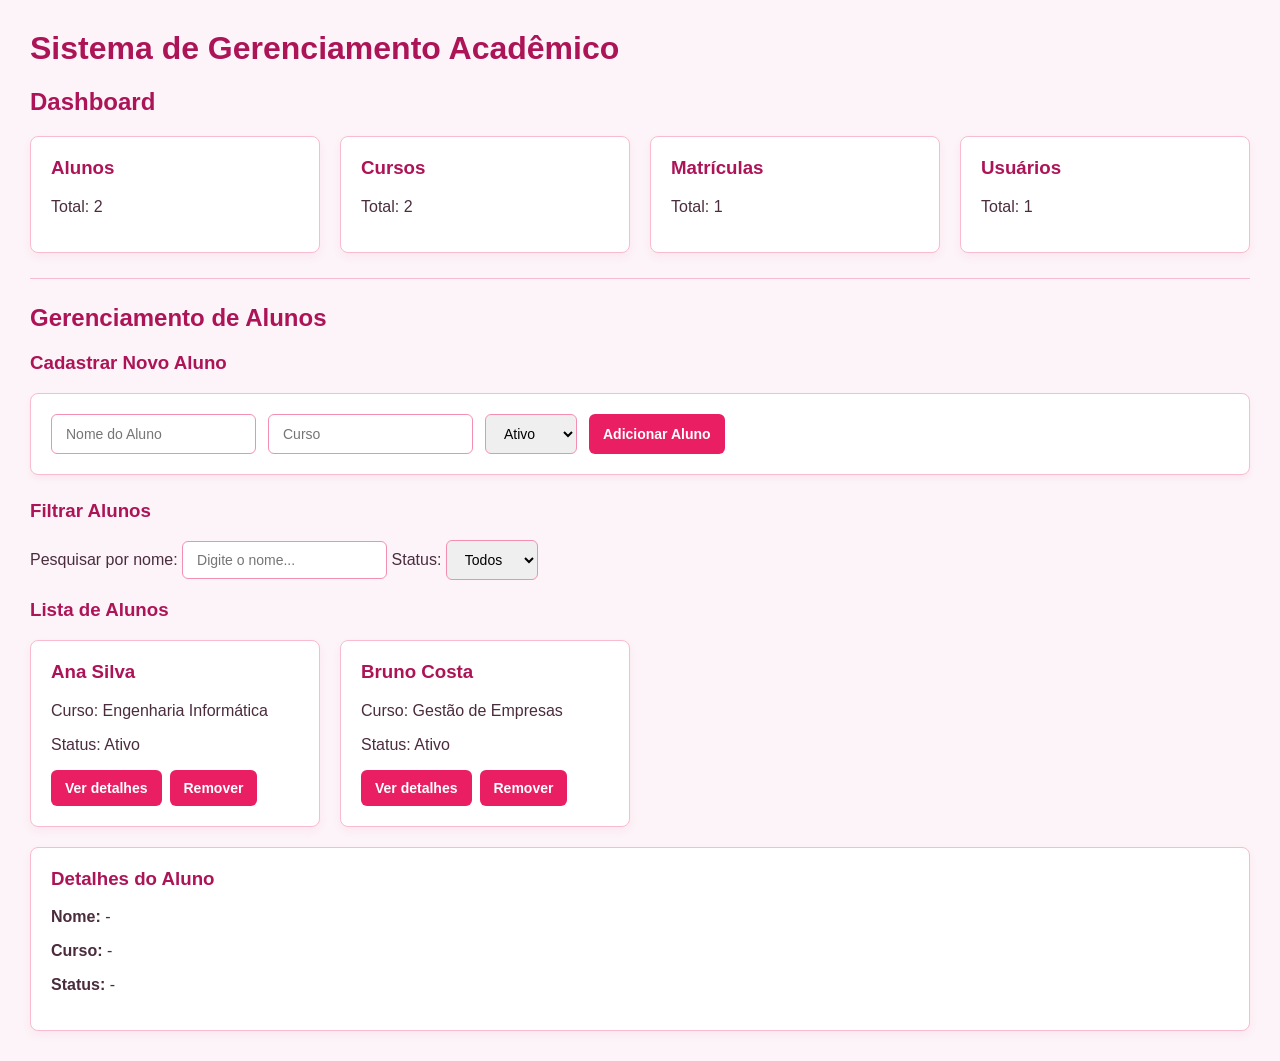
==== index.html @ 2d02a1c5 "Add files via upload" ====
<!DOCTYPE html>
<html lang="pt">
<head>
    <meta charset="UTF-8">
    <title>Sistema Acadêmico - Rosa Elegante</title>
    <style>
        /* TEMA ROSA ELEGANTE */
        body {
            font-family: 'Segoe UI', Tahoma, Geneva, Verdana, sans-serif;
            margin: 30px;
            background-color: #fcf4f8;
            color: #4a2c3d;
        }

        h1, h2, h3 {
            color: #ad1457;
        }

        form {
            margin-bottom: 25px;
            display: flex;
            gap: 12px;
            flex-wrap: wrap;
            background: #ffffff;
            padding: 20px;
            border-radius: 8px;
            box-shadow: 0 4px 6px rgba(216, 27, 96, 0.05);
            border: 1px solid #f8bbd0;
        }

        input, select, button {
            padding: 10px 14px;
            font-size: 14px;
            border-radius: 6px;
            border: 1px solid #f48fb1;
        }

        input:focus, select:focus {
            outline: none;
            border-color: #e91e63;
            box-shadow: 0 0 5px rgba(233, 30, 99, 0.2);
        }

        button {
            background-color: #e91e63;
            color: white;
            border: none;
            cursor: pointer;
            font-weight: 600;
            transition: background 0.2s ease;
        }

        button:hover {
            background-color: #c2185b;
        }

        hr {
            margin: 25px 0;
            border: 0;
            border-top: 1px solid #f8bbd0;
        }

        .lista-grid {
            display: grid;
            grid-template-columns: repeat(auto-fill, minmax(250px, 1fr));
            gap: 20px;
        }

        .card {
            background: #fff;
            border: 1px solid #f8bbd0;
            padding: 20px;
            border-radius: 8px;
            box-shadow: 0 4px 10px rgba(233, 30, 99, 0.06);
            transition: transform 0.2s ease;
        }

        .card:hover {
            transform: translateY(-2px);
            box-shadow: 0 6px 12px rgba(233, 30, 99, 0.1);
        }

        .card h3 {
            margin-top: 0;
            color: #ad1457;
        }
    </style>
</head>
<body>

    <h1>Sistema de Gerenciamento Acadêmico</h1>

    <!-- 1. DASHBOARD -->
    <section>
        <h2>Dashboard</h2>
        <div class="lista-grid">
            <div class="card">
                <h3>Alunos</h3>
                <p>Total: <span id="total-alunos">0</span></p>
            </div>
            <div class="card">
                <h3>Cursos</h3>
                <p>Total: <span id="total-cursos">0</span></p>
            </div>
            <div class="card">
                <h3>Matrículas</h3>
                <p>Total: <span id="total-matriculas">0</span></p>
            </div>
            <div class="card">
                <h3>Usuários</h3>
                <p>Total: <span id="total-usuarios">0</span></p>
            </div>
        </div>
    </section>

    <hr>

    <!-- 2. GESTÃO DE ALUNOS -->
    <section>
        <h2>Gerenciamento de Alunos</h2>

        <h3>Cadastrar Novo Aluno</h3>
        <form id="form-aluno">
            <input type="text" id="nome-aluno" placeholder="Nome do Aluno" required>
            <input type="text" id="curso-aluno" placeholder="Curso" required>
            <select id="status-aluno">
                <option value="Ativo">Ativo</option>
                <option value="Inativo">Inativo</option>
            </select>
            <button type="submit">Adicionar Aluno</button>
        </form>

        <h3>Filtrar Alunos</h3>
        <div>
            <label for="busca">Pesquisar por nome:</label>
            <input type="text" id="busca" placeholder="Digite o nome...">
            
            <label for="filtro-status">Status:</label>
            <select id="filtro-status">
                <option value="">Todos</option>
                <option value="Ativo">Ativo</option>
                <option value="Inativo">Inativo</option>
            </select>
        </div>

        <h3>Lista de Alunos</h3>
        <div id="lista-alunos" class="lista-grid"></div>

        <div id="detalhes-aluno" class="card" style="margin-top: 20px;">
            <h3>Detalhes do Aluno</h3>
            <p><strong>Nome:</strong> <span id="detalhe-nome">-</span></p>
            <p><strong>Curso:</strong> <span id="detalhe-curso">-</span></p>
            <p><strong>Status:</strong> <span id="detalhe-status">-</span></p>
        </div>
    </section>

    <!-- SCRIPT INTEGRADO SEM DEPENDÊNCIA DE FICHEIROS EXTERNOS -->
    <script>
        // Dados Iniciais
        const alunos = [
            { id: 1, nome: "Ana Silva", curso: "Engenharia Informática", status: "Ativo" },
            { id: 2, nome: "Bruno Costa", curso: "Gestão de Empresas", status: "Ativo" }
        ];

        const cursosCadastrados = [
            { id: 1, nome: "Engenharia Informática", cargaHoraria: "360h" },
            { id: 2, nome: "Gestão de Empresas", cargaHoraria: "300h" }
        ];

        const matriculas = [
            { id: "MAT-202601", aluno: "Ana Silva", curso: "Engenharia Informática", data: "03/03/2026", turno: "Manhã", semestre: "1º Semestre", status: "Confirmada" }
        ];

        const usuarios = [
            { id: 1, nome: "Administrador", email: "admin@escola.com", perfil: "Administrador" }
        ];

        // Funções do Sistema
        function atualizarDashboard() {
            const elAlunos = document.querySelector("#total-alunos");
            const elCursos = document.querySelector("#total-cursos");
            const elMatriculas = document.querySelector("#total-matriculas");
            const elUsuarios = document.querySelector("#total-usuarios");

            if (elAlunos) elAlunos.textContent = alunos.length;
            if (elCursos) elCursos.textContent = cursosCadastrados.length;
            if (elMatriculas) elMatriculas.textContent = matriculas.length;
            if (elUsuarios) elUsuarios.textContent = usuarios.length;
        }

        function criarCardAluno(aluno) {
            const cardAluno = document.createElement("article");
            cardAluno.classList.add("card");

            const nome = document.createElement("h3");
            nome.textContent = aluno.nome;

            const curso = document.createElement("p");
            curso.textContent = `Curso: ${aluno.curso}`;

            const status = document.createElement("p");
            status.textContent = `Status: ${aluno.status}`;

            const btnDetalhes = document.createElement("button");
            btnDetalhes.textContent = "Ver detalhes";
            btnDetalhes.style.marginRight = "8px";
            btnDetalhes.addEventListener("click", () => exibirDetalhesAluno(aluno));

            const btnRemover = document.createElement("button");
            btnRemover.textContent = "Remover";
            btnRemover.addEventListener("click", () => {
                const index = alunos.findIndex(a => a.id === aluno.id);
                if (index !== -1) {
                    alunos.splice(index, 1);
                    aplicarFiltros();
                    atualizarDashboard();
                }
            });

            cardAluno.append(nome, curso, status, btnDetalhes, btnRemover);
            return cardAluno;
        }

        function renderizarAlunos(lista) {
            const listaAlunosElemento = document.querySelector("#lista-alunos");
            if (!listaAlunosElemento) return;

            listaAlunosElemento.textContent = "";

            for (const aluno of lista) {
                const card = criarCardAluno(aluno);
                listaAlunosElemento.append(card);
            }
        }

        function aplicarFiltros() {
            const campoBusca = document.querySelector("#busca");
            const filtroStatus = document.querySelector("#filtro-status");

            const termo = campoBusca ? campoBusca.value.toLowerCase() : "";
            const statusSelecionado = filtroStatus ? filtroStatus.value.toLowerCase() : "";

            const filtrados = alunos.filter((aluno) => {
                const correspondeNome = aluno.nome.toLowerCase().includes(termo);
                const correspondeStatus = statusSelecionado === "" || aluno.status.toLowerCase() === statusSelecionado;
                return correspondeNome && correspondeStatus;
            });

            const listaAlunosElemento = document.querySelector("#lista-alunos");
            if (!listaAlunosElemento) return;

            listaAlunosElemento.textContent = "";

            if (filtrados.length === 0) {
                const mensagem = document.createElement("p");
                mensagem.textContent = "Nenhum aluno encontrado.";
                listaAlunosElemento.append(mensagem);
            } else {
                renderizarAlunos(filtrados);
            }
        }

        function exibirDetalhesAluno(aluno) {
            const elNome = document.querySelector("#detalhe-nome");
            const elCurso = document.querySelector("#detalhe-curso");
            const elStatus = document.querySelector("#detalhe-status");

            if (elNome) elNome.textContent = aluno.nome;
            if (elCurso) elCurso.textContent = aluno.curso;
            if (elStatus) elStatus.textContent = aluno.status;
        }

        // Eventos
        document.addEventListener("DOMContentLoaded", () => {
            atualizarDashboard();
            renderizarAlunos(alunos);

            const formAluno = document.querySelector("#form-aluno");
            if (formAluno) {
                formAluno.addEventListener("submit", function(evento) {
                    evento.preventDefault();

                    const nomeInput = document.querySelector("#nome-aluno").value;
                    const cursoInput = document.querySelector("#curso-aluno").value;
                    const statusInput = document.querySelector("#status-aluno").value;

                    const novoAluno = {
                        id: alunos.length + 1,
                        nome: nomeInput,
                        curso: cursoInput,
                        status: statusInput
                    };

                    alunos.push(novoAluno);
                    aplicarFiltros();
                    atualizarDashboard();
                    formAluno.reset();
                });
            }

            const campoBusca = document.querySelector("#busca");
            const filtroStatus = document.querySelector("#filtro-status");
            if (campoBusca) campoBusca.addEventListener("input", aplicarFiltros);
            if (filtroStatus) filtroStatus.addEventListener("change", aplicarFiltros);
        });
    </script>
</body>
</html>
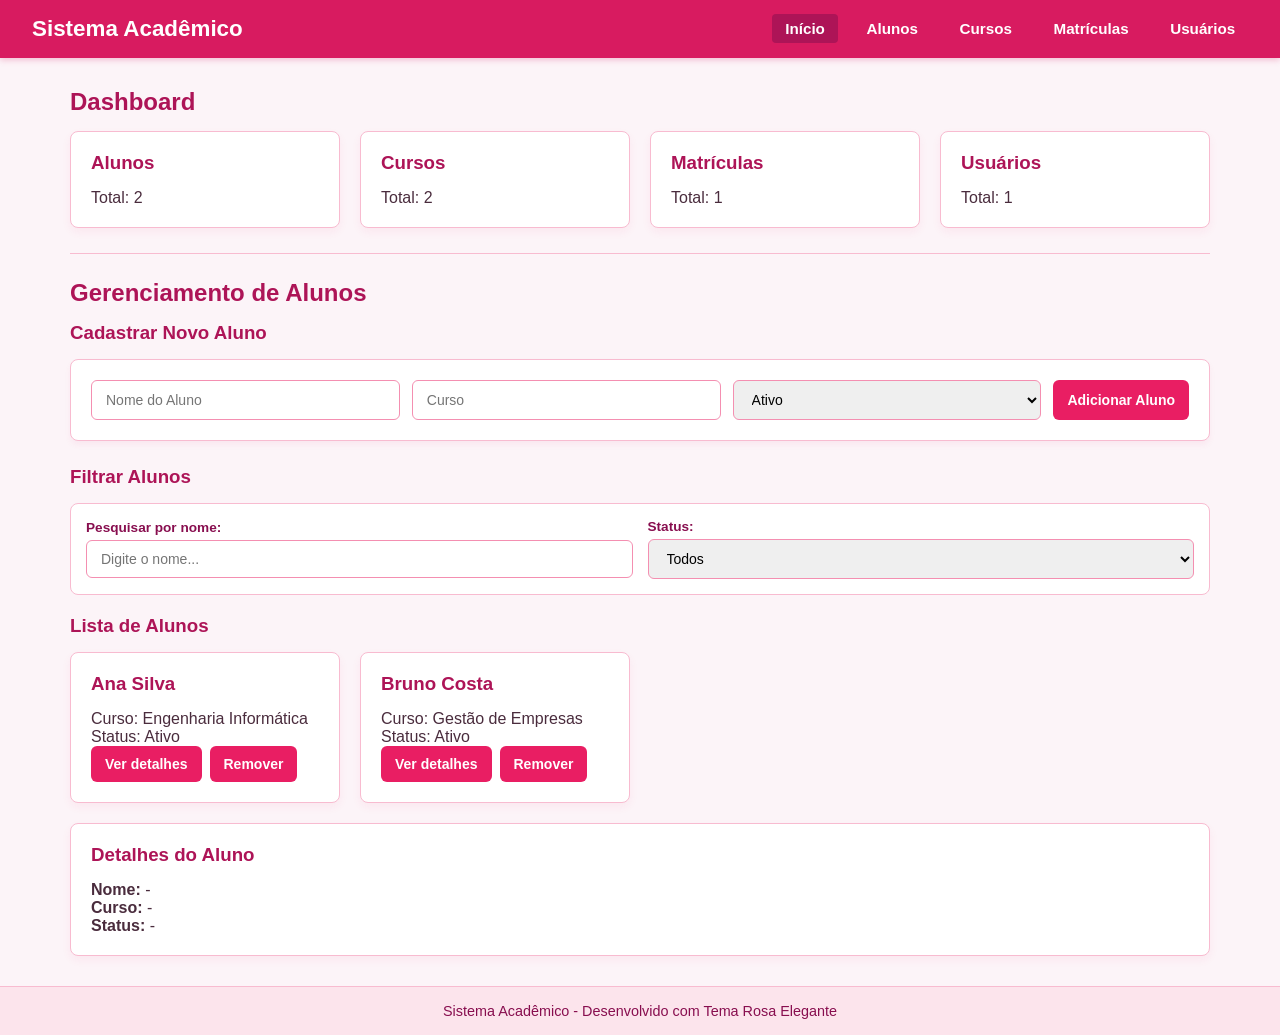
==== commit d8b7228c: "Update index.html with new layout and styles Refactor HTML structure and styles for academic system " ====
--- a/index.html
+++ b/index.html
@@ -5,15 +5,71 @@
     <title>Sistema Acadêmico - Rosa Elegante</title>
     <style>
         /* TEMA ROSA ELEGANTE */
+        * {
+            margin: 0;
+            padding: 0;
+            box-sizing: border-box;
+        }
+
         body {
             font-family: 'Segoe UI', Tahoma, Geneva, Verdana, sans-serif;
-            margin: 30px;
             background-color: #fcf4f8;
             color: #4a2c3d;
-        }
-
-        h1, h2, h3 {
+            display: flex;
+            flex-direction: column;
+            min-height: 100vh;
+        }
+
+        /* CABEÇALHO E ABAS DE NAVEGAÇÃO */
+        header {
+            background-color: #d81b60;
+            color: white;
+            padding: 1rem 2rem;
+            display: flex;
+            justify-content: space-between;
+            align-items: center;
+            box-shadow: 0 2px 6px rgba(216, 27, 96, 0.25);
+            flex-wrap: wrap;
+            gap: 1rem;
+        }
+
+        header h1 {
+            font-size: 1.4rem;
+            color: white;
+        }
+
+        nav ul {
+            list-style: none;
+            display: flex;
+            gap: 1rem;
+            flex-wrap: wrap;
+        }
+
+        nav a {
+            color: white;
+            text-decoration: none;
+            font-weight: bold;
+            padding: 0.4rem 0.8rem;
+            border-radius: 4px;
+            transition: background-color 0.2s;
+            font-size: 0.95rem;
+        }
+
+        nav a:hover, nav a.active {
+            background-color: #ad1457;
+        }
+
+        main {
+            flex: 1;
+            padding: 30px;
+            max-width: 1200px;
+            margin: 0 auto;
+            width: 100%;
+        }
+
+        h2, h3 {
             color: #ad1457;
+            margin-bottom: 15px;
         }
 
         form {
@@ -35,6 +91,11 @@
             border: 1px solid #f48fb1;
         }
 
+        input, select {
+            flex: 1;
+            min-width: 200px;
+        }
+
         input:focus, select:focus {
             outline: none;
             border-color: #e91e63;
@@ -84,79 +145,135 @@
             margin-top: 0;
             color: #ad1457;
         }
+
+        .filtros-container {
+            display: flex;
+            gap: 15px;
+            flex-wrap: wrap;
+            margin-bottom: 20px;
+            background: #ffffff;
+            padding: 15px;
+            border-radius: 8px;
+            border: 1px solid #f8bbd0;
+            align-items: center;
+        }
+
+        .filtros-container div {
+            display: flex;
+            flex-direction: column;
+            gap: 5px;
+            flex: 1;
+            min-width: 220px;
+        }
+
+        .filtros-container label {
+            font-size: 0.85rem;
+            font-weight: bold;
+            color: #880e4f;
+        }
+
+        footer {
+            text-align: center;
+            padding: 1rem;
+            background-color: #fce4ec;
+            color: #880e4f;
+            font-size: 0.9rem;
+            border-top: 1px solid #f8bbd0;
+            margin-top: auto;
+        }
     </style>
 </head>
 <body>
 
-    <h1>Sistema de Gerenciamento Acadêmico</h1>
-
-    <!-- 1. DASHBOARD -->
-    <section>
-        <h2>Dashboard</h2>
-        <div class="lista-grid">
-            <div class="card">
-                <h3>Alunos</h3>
-                <p>Total: <span id="total-alunos">0</span></p>
+    <!-- CABEÇALHO COM ABAS DE NAVEGAÇÃO -->
+    <header>
+        <h1>Sistema Acadêmico</h1>
+        <nav>
+            <ul>
+                <li><a href="index.html" class="active">Início</a></li>
+                <li><a href="alunos.html" id="link-alunos">Alunos</a></li>
+                <li><a href="cursos.html">Cursos</a></li>
+                <li><a href="matriculas.html">Matrículas</a></li>
+                <li><a href="usuarios.html">Usuários</a></li>
+            </ul>
+        </nav>
+    </header>
+
+    <main>
+        <!-- 1. DASHBOARD -->
+        <section>
+            <h2>Dashboard</h2>
+            <div class="lista-grid">
+                <div class="card">
+                    <h3>Alunos</h3>
+                    <p>Total: <span id="total-alunos">0</span></p>
+                </div>
+                <div class="card">
+                    <h3>Cursos</h3>
+                    <p>Total: <span id="total-cursos">0</span></p>
+                </div>
+                <div class="card">
+                    <h3>Matrículas</h3>
+                    <p>Total: <span id="total-matriculas">0</span></p>
+                </div>
+                <div class="card">
+                    <h3>Usuários</h3>
+                    <p>Total: <span id="total-usuarios">0</span></p>
+                </div>
             </div>
-            <div class="card">
-                <h3>Cursos</h3>
-                <p>Total: <span id="total-cursos">0</span></p>
+        </section>
+
+        <hr>
+
+        <!-- 2. GESTÃO DE ALUNOS -->
+        <section>
+            <h2>Gerenciamento de Alunos</h2>
+
+            <h3>Cadastrar Novo Aluno</h3>
+            <form id="form-aluno">
+                <input type="text" id="nome-aluno" placeholder="Nome do Aluno" required>
+                <input type="text" id="curso-aluno" placeholder="Curso" required>
+                <select id="status-aluno">
+                    <option value="Ativo">Ativo</option>
+                    <option value="Inativo">Inativo</option>
+                </select>
+                <button type="submit">Adicionar Aluno</button>
+            </form>
+
+            <h3>Filtrar Alunos</h3>
+            <div class="filtros-container">
+                <div>
+                    <label for="busca">Pesquisar por nome:</label>
+                    <input type="text" id="busca" placeholder="Digite o nome...">
+                </div>
+                <div>
+                    <label for="filtro-status">Status:</label>
+                    <select id="filtro-status">
+                        <option value="">Todos</option>
+                        <option value="Ativo">Ativo</option>
+                        <option value="Inativo">Inativo</option>
+                    </select>
+                </div>
             </div>
-            <div class="card">
-                <h3>Matrículas</h3>
-                <p>Total: <span id="total-matriculas">0</span></p>
+
+            <h3>Lista de Alunos</h3>
+            <div id="lista-alunos" class="lista-grid"></div>
+
+            <div id="detalhes-aluno" class="card" style="margin-top: 20px;">
+                <h3>Detalhes do Aluno</h3>
+                <p><strong>Nome:</strong> <span id="detalhe-nome">-</span></p>
+                <p><strong>Curso:</strong> <span id="detalhe-curso">-</span></p>
+                <p><strong>Status:</strong> <span id="detalhe-status">-</span></p>
             </div>
-            <div class="card">
-                <h3>Usuários</h3>
-                <p>Total: <span id="total-usuarios">0</span></p>
-            </div>
-        </div>
-    </section>
-
-    <hr>
-
-    <!-- 2. GESTÃO DE ALUNOS -->
-    <section>
-        <h2>Gerenciamento de Alunos</h2>
-
-        <h3>Cadastrar Novo Aluno</h3>
-        <form id="form-aluno">
-            <input type="text" id="nome-aluno" placeholder="Nome do Aluno" required>
-            <input type="text" id="curso-aluno" placeholder="Curso" required>
-            <select id="status-aluno">
-                <option value="Ativo">Ativo</option>
-                <option value="Inativo">Inativo</option>
-            </select>
-            <button type="submit">Adicionar Aluno</button>
-        </form>
-
-        <h3>Filtrar Alunos</h3>
-        <div>
-            <label for="busca">Pesquisar por nome:</label>
-            <input type="text" id="busca" placeholder="Digite o nome...">
-            
-            <label for="filtro-status">Status:</label>
-            <select id="filtro-status">
-                <option value="">Todos</option>
-                <option value="Ativo">Ativo</option>
-                <option value="Inativo">Inativo</option>
-            </select>
-        </div>
-
-        <h3>Lista de Alunos</h3>
-        <div id="lista-alunos" class="lista-grid"></div>
-
-        <div id="detalhes-aluno" class="card" style="margin-top: 20px;">
-            <h3>Detalhes do Aluno</h3>
-            <p><strong>Nome:</strong> <span id="detalhe-nome">-</span></p>
-            <p><strong>Curso:</strong> <span id="detalhe-curso">-</span></p>
-            <p><strong>Status:</strong> <span id="detalhe-status">-</span></p>
-        </div>
-    </section>
-
-    <!-- SCRIPT INTEGRADO SEM DEPENDÊNCIA DE FICHEIROS EXTERNOS -->
+        </section>
+    </main>
+
+    <footer>
+        <p>Sistema Acadêmico - Desenvolvido com Tema Rosa Elegante</p>
+    </footer>
+
+    <!-- SCRIPT DE FUNCIONALIDADES -->
     <script>
-        // Dados Iniciais
         const alunos = [
             { id: 1, nome: "Ana Silva", curso: "Engenharia Informática", status: "Ativo" },
             { id: 2, nome: "Bruno Costa", curso: "Gestão de Empresas", status: "Ativo" }
@@ -175,7 +292,6 @@
             { id: 1, nome: "Administrador", email: "admin@escola.com", perfil: "Administrador" }
         ];
 
-        // Funções do Sistema
         function atualizarDashboard() {
             const elAlunos = document.querySelector("#total-alunos");
             const elCursos = document.querySelector("#total-cursos");
@@ -270,7 +386,6 @@
             if (elStatus) elStatus.textContent = aluno.status;
         }
 
-        // Eventos
         document.addEventListener("DOMContentLoaded", () => {
             atualizarDashboard();
             renderizarAlunos(alunos);
@@ -305,4 +420,4 @@
         });
     </script>
 </body>
-</html>+</html>
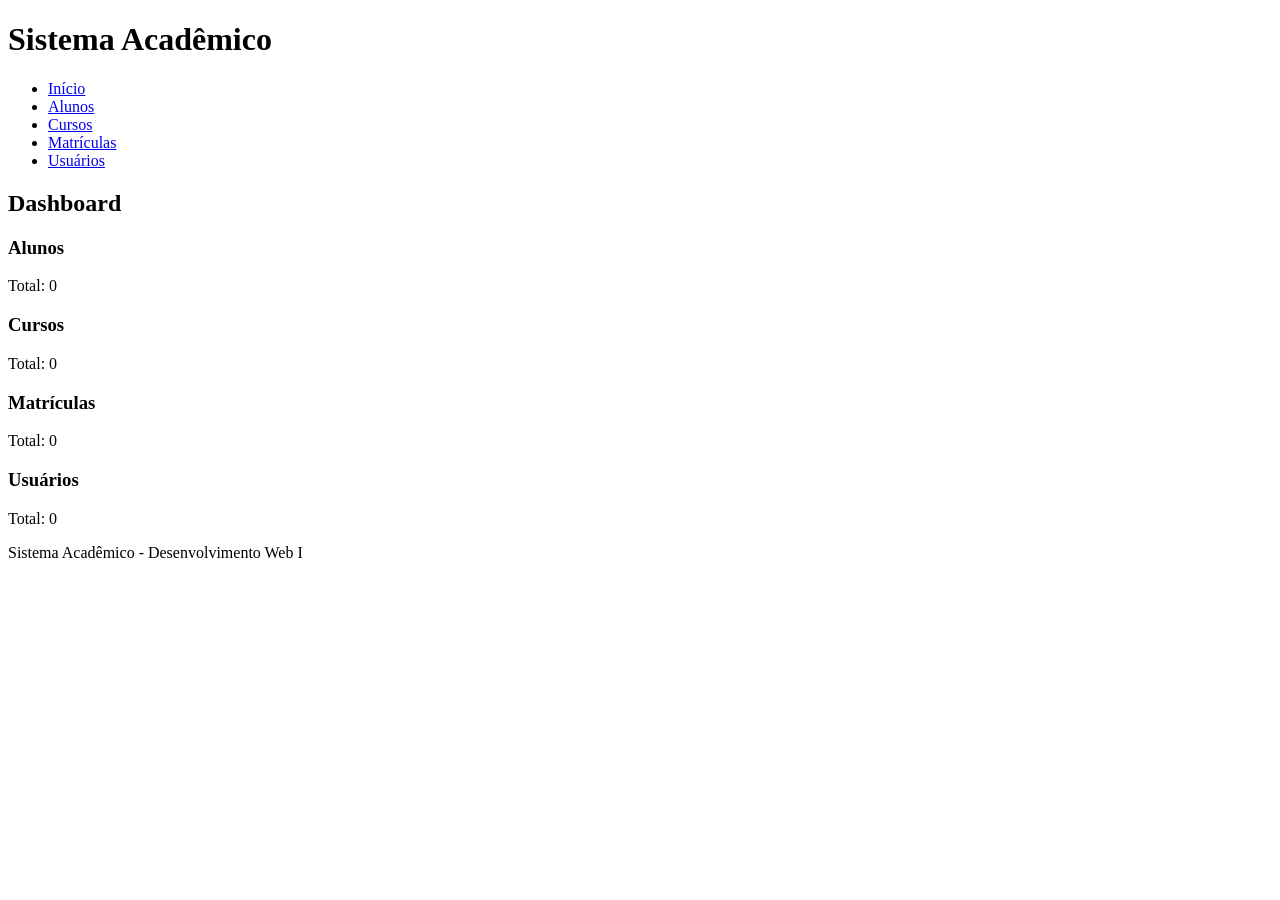
==== commit 7e276103: "Refactor index.html for improved structure Updated HTML structure and linked external stylesheet and" ====
--- a/index.html
+++ b/index.html
@@ -1,197 +1,17 @@
 <!DOCTYPE html>
-<html lang="pt">
+<html lang="pt-BR">
 <head>
     <meta charset="UTF-8">
-    <title>Sistema Acadêmico - Rosa Elegante</title>
-    <style>
-        /* TEMA ROSA ELEGANTE */
-        * {
-            margin: 0;
-            padding: 0;
-            box-sizing: border-box;
-        }
-
-        body {
-            font-family: 'Segoe UI', Tahoma, Geneva, Verdana, sans-serif;
-            background-color: #fcf4f8;
-            color: #4a2c3d;
-            display: flex;
-            flex-direction: column;
-            min-height: 100vh;
-        }
-
-        /* CABEÇALHO E ABAS DE NAVEGAÇÃO */
-        header {
-            background-color: #d81b60;
-            color: white;
-            padding: 1rem 2rem;
-            display: flex;
-            justify-content: space-between;
-            align-items: center;
-            box-shadow: 0 2px 6px rgba(216, 27, 96, 0.25);
-            flex-wrap: wrap;
-            gap: 1rem;
-        }
-
-        header h1 {
-            font-size: 1.4rem;
-            color: white;
-        }
-
-        nav ul {
-            list-style: none;
-            display: flex;
-            gap: 1rem;
-            flex-wrap: wrap;
-        }
-
-        nav a {
-            color: white;
-            text-decoration: none;
-            font-weight: bold;
-            padding: 0.4rem 0.8rem;
-            border-radius: 4px;
-            transition: background-color 0.2s;
-            font-size: 0.95rem;
-        }
-
-        nav a:hover, nav a.active {
-            background-color: #ad1457;
-        }
-
-        main {
-            flex: 1;
-            padding: 30px;
-            max-width: 1200px;
-            margin: 0 auto;
-            width: 100%;
-        }
-
-        h2, h3 {
-            color: #ad1457;
-            margin-bottom: 15px;
-        }
-
-        form {
-            margin-bottom: 25px;
-            display: flex;
-            gap: 12px;
-            flex-wrap: wrap;
-            background: #ffffff;
-            padding: 20px;
-            border-radius: 8px;
-            box-shadow: 0 4px 6px rgba(216, 27, 96, 0.05);
-            border: 1px solid #f8bbd0;
-        }
-
-        input, select, button {
-            padding: 10px 14px;
-            font-size: 14px;
-            border-radius: 6px;
-            border: 1px solid #f48fb1;
-        }
-
-        input, select {
-            flex: 1;
-            min-width: 200px;
-        }
-
-        input:focus, select:focus {
-            outline: none;
-            border-color: #e91e63;
-            box-shadow: 0 0 5px rgba(233, 30, 99, 0.2);
-        }
-
-        button {
-            background-color: #e91e63;
-            color: white;
-            border: none;
-            cursor: pointer;
-            font-weight: 600;
-            transition: background 0.2s ease;
-        }
-
-        button:hover {
-            background-color: #c2185b;
-        }
-
-        hr {
-            margin: 25px 0;
-            border: 0;
-            border-top: 1px solid #f8bbd0;
-        }
-
-        .lista-grid {
-            display: grid;
-            grid-template-columns: repeat(auto-fill, minmax(250px, 1fr));
-            gap: 20px;
-        }
-
-        .card {
-            background: #fff;
-            border: 1px solid #f8bbd0;
-            padding: 20px;
-            border-radius: 8px;
-            box-shadow: 0 4px 10px rgba(233, 30, 99, 0.06);
-            transition: transform 0.2s ease;
-        }
-
-        .card:hover {
-            transform: translateY(-2px);
-            box-shadow: 0 6px 12px rgba(233, 30, 99, 0.1);
-        }
-
-        .card h3 {
-            margin-top: 0;
-            color: #ad1457;
-        }
-
-        .filtros-container {
-            display: flex;
-            gap: 15px;
-            flex-wrap: wrap;
-            margin-bottom: 20px;
-            background: #ffffff;
-            padding: 15px;
-            border-radius: 8px;
-            border: 1px solid #f8bbd0;
-            align-items: center;
-        }
-
-        .filtros-container div {
-            display: flex;
-            flex-direction: column;
-            gap: 5px;
-            flex: 1;
-            min-width: 220px;
-        }
-
-        .filtros-container label {
-            font-size: 0.85rem;
-            font-weight: bold;
-            color: #880e4f;
-        }
-
-        footer {
-            text-align: center;
-            padding: 1rem;
-            background-color: #fce4ec;
-            color: #880e4f;
-            font-size: 0.9rem;
-            border-top: 1px solid #f8bbd0;
-            margin-top: auto;
-        }
-    </style>
+    <title>Início - Sistema Acadêmico</title>
+    <link rel="stylesheet" href="css/style.css">
 </head>
 <body>
-
-    <!-- CABEÇALHO COM ABAS DE NAVEGAÇÃO -->
     <header>
         <h1>Sistema Acadêmico</h1>
         <nav>
             <ul>
                 <li><a href="index.html" class="active">Início</a></li>
-                <li><a href="alunos.html" id="link-alunos">Alunos</a></li>
+                <li><a href="alunos.html">Alunos</a></li>
                 <li><a href="cursos.html">Cursos</a></li>
                 <li><a href="matriculas.html">Matrículas</a></li>
                 <li><a href="usuarios.html">Usuários</a></li>
@@ -200,224 +20,32 @@
     </header>
 
     <main>
-        <!-- 1. DASHBOARD -->
-        <section>
-            <h2>Dashboard</h2>
-            <div class="lista-grid">
-                <div class="card">
-                    <h3>Alunos</h3>
-                    <p>Total: <span id="total-alunos">0</span></p>
-                </div>
-                <div class="card">
-                    <h3>Cursos</h3>
-                    <p>Total: <span id="total-cursos">0</span></p>
-                </div>
-                <div class="card">
-                    <h3>Matrículas</h3>
-                    <p>Total: <span id="total-matriculas">0</span></p>
-                </div>
-                <div class="card">
-                    <h3>Usuários</h3>
-                    <p>Total: <span id="total-usuarios">0</span></p>
-                </div>
+        <h2>Dashboard</h2>
+        <div class="lista-grid">
+            <div class="card">
+                <h3>Alunos</h3>
+                <p>Total: <span id="total-alunos">0</span></p>
             </div>
-        </section>
-
-        <hr>
-
-        <!-- 2. GESTÃO DE ALUNOS -->
-        <section>
-            <h2>Gerenciamento de Alunos</h2>
-
-            <h3>Cadastrar Novo Aluno</h3>
-            <form id="form-aluno">
-                <input type="text" id="nome-aluno" placeholder="Nome do Aluno" required>
-                <input type="text" id="curso-aluno" placeholder="Curso" required>
-                <select id="status-aluno">
-                    <option value="Ativo">Ativo</option>
-                    <option value="Inativo">Inativo</option>
-                </select>
-                <button type="submit">Adicionar Aluno</button>
-            </form>
-
-            <h3>Filtrar Alunos</h3>
-            <div class="filtros-container">
-                <div>
-                    <label for="busca">Pesquisar por nome:</label>
-                    <input type="text" id="busca" placeholder="Digite o nome...">
-                </div>
-                <div>
-                    <label for="filtro-status">Status:</label>
-                    <select id="filtro-status">
-                        <option value="">Todos</option>
-                        <option value="Ativo">Ativo</option>
-                        <option value="Inativo">Inativo</option>
-                    </select>
-                </div>
+            <div class="card">
+                <h3>Cursos</h3>
+                <p>Total: <span id="total-cursos">0</span></p>
             </div>
-
-            <h3>Lista de Alunos</h3>
-            <div id="lista-alunos" class="lista-grid"></div>
-
-            <div id="detalhes-aluno" class="card" style="margin-top: 20px;">
-                <h3>Detalhes do Aluno</h3>
-                <p><strong>Nome:</strong> <span id="detalhe-nome">-</span></p>
-                <p><strong>Curso:</strong> <span id="detalhe-curso">-</span></p>
-                <p><strong>Status:</strong> <span id="detalhe-status">-</span></p>
+            <div class="card">
+                <h3>Matrículas</h3>
+                <p>Total: <span id="total-matriculas">0</span></p>
             </div>
-        </section>
+            <div class="card">
+                <h3>Usuários</h3>
+                <p>Total: <span id="total-usuarios">0</span></p>
+            </div>
+        </div>
     </main>
 
     <footer>
-        <p>Sistema Acadêmico - Desenvolvido com Tema Rosa Elegante</p>
+        <p>Sistema Acadêmico - Desenvolvimento Web I</p>
     </footer>
 
-    <!-- SCRIPT DE FUNCIONALIDADES -->
-    <script>
-        const alunos = [
-            { id: 1, nome: "Ana Silva", curso: "Engenharia Informática", status: "Ativo" },
-            { id: 2, nome: "Bruno Costa", curso: "Gestão de Empresas", status: "Ativo" }
-        ];
-
-        const cursosCadastrados = [
-            { id: 1, nome: "Engenharia Informática", cargaHoraria: "360h" },
-            { id: 2, nome: "Gestão de Empresas", cargaHoraria: "300h" }
-        ];
-
-        const matriculas = [
-            { id: "MAT-202601", aluno: "Ana Silva", curso: "Engenharia Informática", data: "03/03/2026", turno: "Manhã", semestre: "1º Semestre", status: "Confirmada" }
-        ];
-
-        const usuarios = [
-            { id: 1, nome: "Administrador", email: "admin@escola.com", perfil: "Administrador" }
-        ];
-
-        function atualizarDashboard() {
-            const elAlunos = document.querySelector("#total-alunos");
-            const elCursos = document.querySelector("#total-cursos");
-            const elMatriculas = document.querySelector("#total-matriculas");
-            const elUsuarios = document.querySelector("#total-usuarios");
-
-            if (elAlunos) elAlunos.textContent = alunos.length;
-            if (elCursos) elCursos.textContent = cursosCadastrados.length;
-            if (elMatriculas) elMatriculas.textContent = matriculas.length;
-            if (elUsuarios) elUsuarios.textContent = usuarios.length;
-        }
-
-        function criarCardAluno(aluno) {
-            const cardAluno = document.createElement("article");
-            cardAluno.classList.add("card");
-
-            const nome = document.createElement("h3");
-            nome.textContent = aluno.nome;
-
-            const curso = document.createElement("p");
-            curso.textContent = `Curso: ${aluno.curso}`;
-
-            const status = document.createElement("p");
-            status.textContent = `Status: ${aluno.status}`;
-
-            const btnDetalhes = document.createElement("button");
-            btnDetalhes.textContent = "Ver detalhes";
-            btnDetalhes.style.marginRight = "8px";
-            btnDetalhes.addEventListener("click", () => exibirDetalhesAluno(aluno));
-
-            const btnRemover = document.createElement("button");
-            btnRemover.textContent = "Remover";
-            btnRemover.addEventListener("click", () => {
-                const index = alunos.findIndex(a => a.id === aluno.id);
-                if (index !== -1) {
-                    alunos.splice(index, 1);
-                    aplicarFiltros();
-                    atualizarDashboard();
-                }
-            });
-
-            cardAluno.append(nome, curso, status, btnDetalhes, btnRemover);
-            return cardAluno;
-        }
-
-        function renderizarAlunos(lista) {
-            const listaAlunosElemento = document.querySelector("#lista-alunos");
-            if (!listaAlunosElemento) return;
-
-            listaAlunosElemento.textContent = "";
-
-            for (const aluno of lista) {
-                const card = criarCardAluno(aluno);
-                listaAlunosElemento.append(card);
-            }
-        }
-
-        function aplicarFiltros() {
-            const campoBusca = document.querySelector("#busca");
-            const filtroStatus = document.querySelector("#filtro-status");
-
-            const termo = campoBusca ? campoBusca.value.toLowerCase() : "";
-            const statusSelecionado = filtroStatus ? filtroStatus.value.toLowerCase() : "";
-
-            const filtrados = alunos.filter((aluno) => {
-                const correspondeNome = aluno.nome.toLowerCase().includes(termo);
-                const correspondeStatus = statusSelecionado === "" || aluno.status.toLowerCase() === statusSelecionado;
-                return correspondeNome && correspondeStatus;
-            });
-
-            const listaAlunosElemento = document.querySelector("#lista-alunos");
-            if (!listaAlunosElemento) return;
-
-            listaAlunosElemento.textContent = "";
-
-            if (filtrados.length === 0) {
-                const mensagem = document.createElement("p");
-                mensagem.textContent = "Nenhum aluno encontrado.";
-                listaAlunosElemento.append(mensagem);
-            } else {
-                renderizarAlunos(filtrados);
-            }
-        }
-
-        function exibirDetalhesAluno(aluno) {
-            const elNome = document.querySelector("#detalhe-nome");
-            const elCurso = document.querySelector("#detalhe-curso");
-            const elStatus = document.querySelector("#detalhe-status");
-
-            if (elNome) elNome.textContent = aluno.nome;
-            if (elCurso) elCurso.textContent = aluno.curso;
-            if (elStatus) elStatus.textContent = aluno.status;
-        }
-
-        document.addEventListener("DOMContentLoaded", () => {
-            atualizarDashboard();
-            renderizarAlunos(alunos);
-
-            const formAluno = document.querySelector("#form-aluno");
-            if (formAluno) {
-                formAluno.addEventListener("submit", function(evento) {
-                    evento.preventDefault();
-
-                    const nomeInput = document.querySelector("#nome-aluno").value;
-                    const cursoInput = document.querySelector("#curso-aluno").value;
-                    const statusInput = document.querySelector("#status-aluno").value;
-
-                    const novoAluno = {
-                        id: alunos.length + 1,
-                        nome: nomeInput,
-                        curso: cursoInput,
-                        status: statusInput
-                    };
-
-                    alunos.push(novoAluno);
-                    aplicarFiltros();
-                    atualizarDashboard();
-                    formAluno.reset();
-                });
-            }
-
-            const campoBusca = document.querySelector("#busca");
-            const filtroStatus = document.querySelector("#filtro-status");
-            if (campoBusca) campoBusca.addEventListener("input", aplicarFiltros);
-            if (filtroStatus) filtroStatus.addEventListener("change", aplicarFiltros);
-        });
-    </script>
+    <script src="js/dados.js"></script>
+    <script src="js/app.js"></script>
 </body>
 </html>
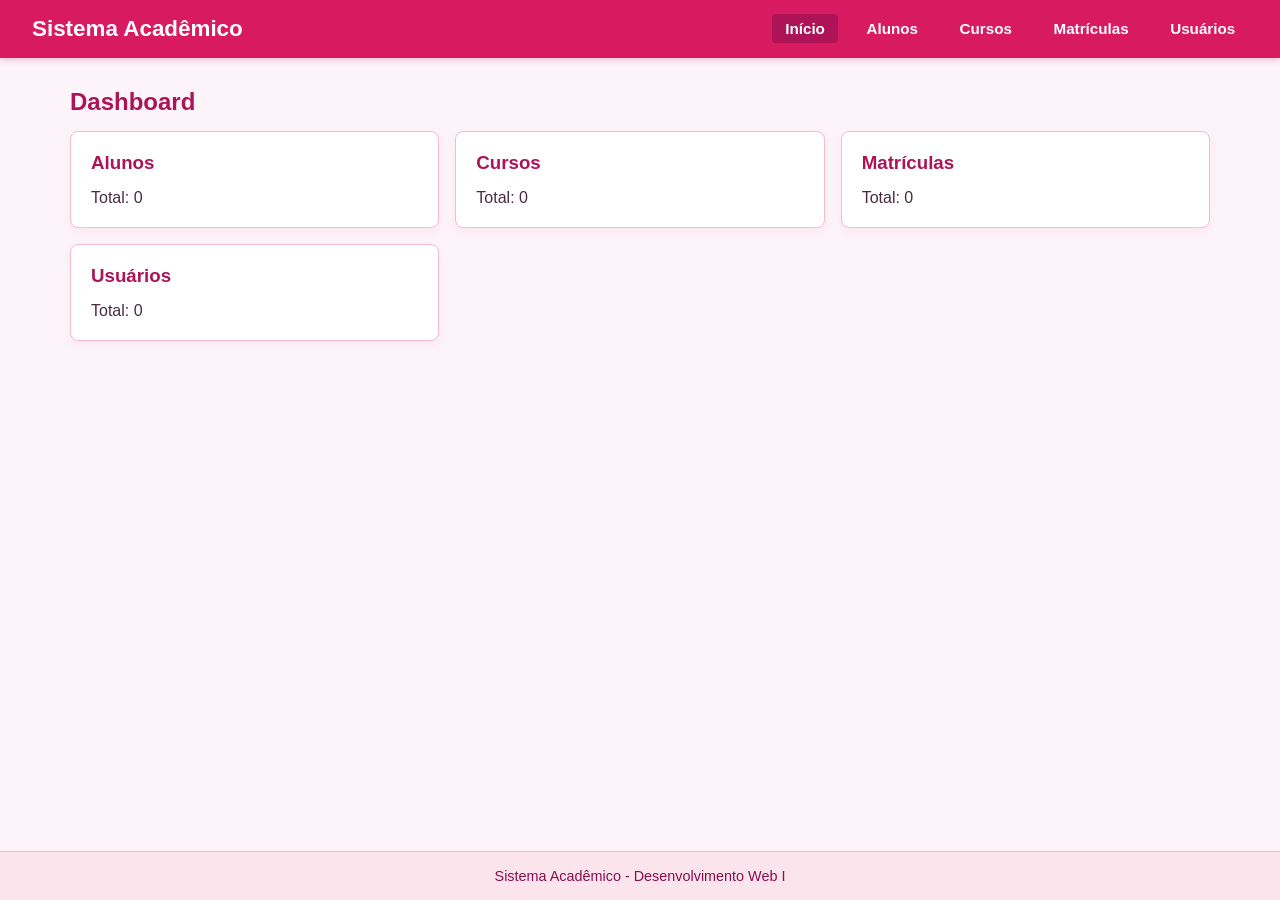
==== commit 39628f37: "Fix script inclusion and formatting in index.html Updated the script source for storage.js and ensur" ====
--- a/index.html
+++ b/index.html
@@ -45,7 +45,8 @@
         <p>Sistema Acadêmico - Desenvolvimento Web I</p>
     </footer>
 
-    <script src="js/dados.js"></script>
+  <script src="js/dados.js"></script>
+    <script src="js/storage.js"></script>
     <script src="js/app.js"></script>
 </body>
 </html>
--- a/css/style.css
+++ b/css/style.css
@@ -0,0 +1,169 @@
+/* =========================================
+   Tema Rosa Elegante - Sistema Acadêmico
+   ========================================= */
+* {
+    margin: 0;
+    padding: 0;
+    box-sizing: border-box;
+}
+
+body {
+    font-family: 'Segoe UI', Tahoma, Geneva, Verdana, sans-serif;
+    background-color: #fcf4f8;
+    color: #4a2c3d;
+    display: flex;
+    flex-direction: column;
+    min-height: 100vh;
+}
+
+header {
+    background-color: #d81b60;
+    color: white;
+    padding: 1rem 2rem;
+    display: flex;
+    justify-content: space-between;
+    align-items: center;
+    box-shadow: 0 2px 6px rgba(216, 27, 96, 0.25);
+    flex-wrap: wrap;
+    gap: 1rem;
+}
+
+header h1 {
+    font-size: 1.4rem;
+    color: white;
+}
+
+nav ul {
+    list-style: none;
+    display: flex;
+    gap: 1rem;
+    flex-wrap: wrap;
+}
+
+nav a {
+    color: white;
+    text-decoration: none;
+    font-weight: bold;
+    padding: 0.4rem 0.8rem;
+    border-radius: 4px;
+    transition: background-color 0.2s;
+    font-size: 0.95rem;
+}
+
+nav a:hover, nav a.active {
+    background-color: #ad1457;
+}
+
+main {
+    flex: 1;
+    padding: 30px;
+    max-width: 1200px;
+    margin: 0 auto;
+    width: 100%;
+}
+
+h2, h3 {
+    color: #ad1457;
+    margin-bottom: 15px;
+}
+
+form {
+    margin-bottom: 25px;
+    display: flex;
+    gap: 12px;
+    flex-wrap: wrap;
+    background: #ffffff;
+    padding: 20px;
+    border-radius: 8px;
+    box-shadow: 0 4px 6px rgba(216, 27, 96, 0.05);
+    border: 1px solid #f8bbd0;
+}
+
+input, select, button {
+    padding: 10px 14px;
+    font-size: 14px;
+    border-radius: 6px;
+    border: 1px solid #f48fb1;
+}
+
+input, select {
+    flex: 1;
+    min-width: 200px;
+}
+
+input:focus, select:focus {
+    outline: none;
+    border-color: #e91e63;
+    box-shadow: 0 0 5px rgba(233, 30, 99, 0.2);
+}
+
+button {
+    background-color: #e91e63;
+    color: white;
+    border: none;
+    cursor: pointer;
+    font-weight: 600;
+    transition: background 0.2s ease;
+}
+
+button:hover {
+    background-color: #c2185b;
+}
+
+hr {
+    margin: 25px 0;
+    border: 0;
+    border-top: 1px solid #f8bbd0;
+}
+
+/* =========================================
+   CSS Grid (Atividade 11)
+   ========================================= */
+
+/* Grid do Dashboard (4 colunas) */
+.dashboard-grid {
+    display: grid;
+    grid-template-columns: repeat(4, 1fr); /* Atividade 3: 4 colunas iguais[cite: 52, 53] */
+    gap: 16px; /* Atividade 6: Espaçamento entre os cards[cite: 53] */
+}
+
+/* Card em Destaque (Atividade 8) */
+.card-destaque {
+    grid-column: span 2; /* O card ocupa 2 colunas da grade[cite: 53] */
+}
+
+/* Grid das Listagens Gerais (Alunos, Cursos, etc. - 3 colunas) */
+.lista-grid {
+    display: grid;
+    grid-template-columns: repeat(3, 1fr); /* Atividade 10[cite: 53, 54] */
+    gap: 16px;
+}
+
+.card {
+    background: #fff;
+    border: 1px solid #f8bbd0;
+    padding: 20px;
+    border-radius: 8px;
+    box-shadow: 0 4px 10px rgba(233, 30, 99, 0.06);
+    transition: transform 0.2s ease;
+}
+
+.card:hover {
+    transform: translateY(-2px);
+    box-shadow: 0 6px 12px rgba(233, 30, 99, 0.1);
+}
+
+.card h3 {
+    margin-top: 0;
+    color: #ad1457;
+}
+
+footer {
+    text-align: center;
+    padding: 1rem;
+    background-color: #fce4ec;
+    color: #880e4f;
+    font-size: 0.9rem;
+    border-top: 1px solid #f8bbd0;
+    margin-top: auto;
+}
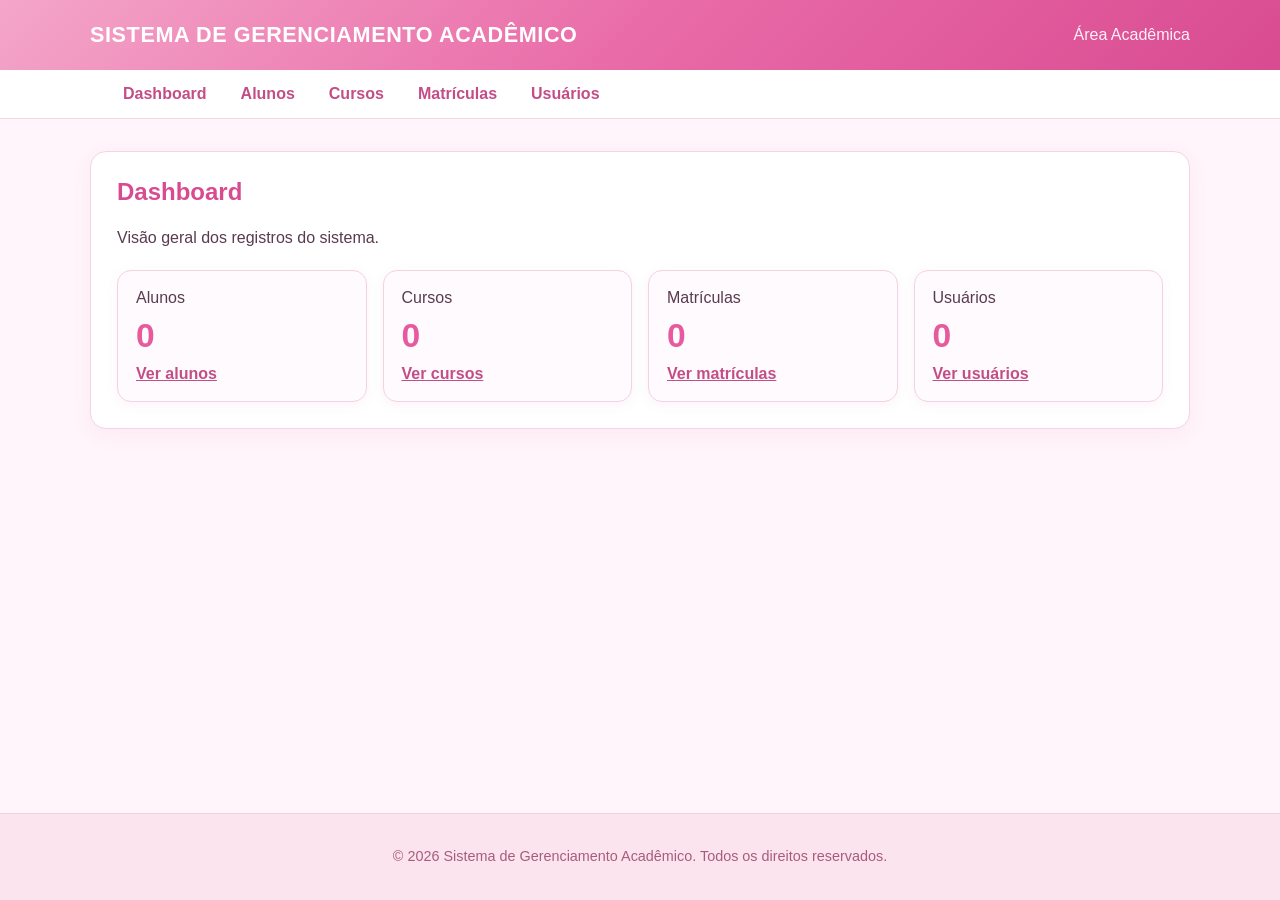
==== commit 7c2a3289: "Revise index.html for improved dashboard layout Updated the structure and content of the index.html " ====
--- a/index.html
+++ b/index.html
@@ -1,52 +1,51 @@
-<!DOCTYPE html>
+<!doctype html>
 <html lang="pt-BR">
-<head>
-    <meta charset="UTF-8">
-    <title>Início - Sistema Acadêmico</title>
-    <link rel="stylesheet" href="css/style.css">
-</head>
-<body>
-    <header>
-        <h1>Sistema Acadêmico</h1>
+    <head>
+        <meta charset="UTF-8" />
+        <meta name="viewport" content="width=device-width, initial-scale=1.0" />
+        <title>Dashboard - Sistema Acadêmico</title>
+        <link rel="stylesheet" href="css/style.css" />
+    </head>
+    <body>
+        <header class="cabecalho">
+            <h1 id="titulo-sistema">SISTEMA DE GERENCIAMENTO ACADÊMICO</h1>
+            <span>Área Acadêmica</span>
+        </header>
         <nav>
             <ul>
-                <li><a href="index.html" class="active">Início</a></li>
+                <li><a href="index.html">Dashboard</a></li>
                 <li><a href="alunos.html">Alunos</a></li>
                 <li><a href="cursos.html">Cursos</a></li>
                 <li><a href="matriculas.html">Matrículas</a></li>
                 <li><a href="usuarios.html">Usuários</a></li>
             </ul>
         </nav>
-    </header>
-
-    <main>
-        <h2>Dashboard</h2>
-        <div class="lista-grid">
-            <div class="card">
-                <h3>Alunos</h3>
-                <p>Total: <span id="total-alunos">0</span></p>
-            </div>
-            <div class="card">
-                <h3>Cursos</h3>
-                <p>Total: <span id="total-cursos">0</span></p>
-            </div>
-            <div class="card">
-                <h3>Matrículas</h3>
-                <p>Total: <span id="total-matriculas">0</span></p>
-            </div>
-            <div class="card">
-                <h3>Usuários</h3>
-                <p>Total: <span id="total-usuarios">0</span></p>
-            </div>
-        </div>
-    </main>
-
-    <footer>
-        <p>Sistema Acadêmico - Desenvolvimento Web I</p>
-    </footer>
-
-  <script src="js/dados.js"></script>
-    <script src="js/storage.js"></script>
-    <script src="js/app.js"></script>
-</body>
+        <main>
+            <section class="painel">
+                <h2>Dashboard</h2>
+                <p>Visão geral dos registros do sistema.</p>
+                <div class="lista-grid indicadores">
+                    <article class="card indicador">
+                        <span>Alunos</span><strong id="total-alunos">0</strong><a href="alunos.html">Ver alunos</a>
+                    </article>
+                    <article class="card indicador">
+                        <span>Cursos</span><strong id="total-cursos">0</strong><a href="cursos.html">Ver cursos</a>
+                    </article>
+                    <article class="card indicador">
+                        <span>Matrículas</span><strong id="total-matriculas">0</strong
+                        ><a href="matriculas.html">Ver matrículas</a>
+                    </article>
+                    <article class="card indicador">
+                        <span>Usuários</span><strong id="total-usuarios">0</strong
+                        ><a href="usuarios.html">Ver usuários</a>
+                    </article>
+                </div>
+            </section>
+        </main>
+        <footer><p>© 2026 Sistema de Gerenciamento Acadêmico. Todos os direitos reservados.</p></footer>
+        <script src="js/dados.js"></script>
+        <script src="js/storage.js"></script>
+        <script src="js/app.js"></script>
+        
+    </body>
 </html>
--- a/css/style.css
+++ b/css/style.css
@@ -1,169 +1,294 @@
-/* =========================================
-   Tema Rosa Elegante - Sistema Acadêmico
-   ========================================= */
+
 * {
-    margin: 0;
-    padding: 0;
-    box-sizing: border-box;
+  box-sizing: border-box;
+}
+
+:root {
+  font-family: 'Arial', Helvetica, sans-serif;
+  color: #593b50;
+  background: #fff5fa;
 }
 
 body {
-    font-family: 'Segoe UI', Tahoma, Geneva, Verdana, sans-serif;
-    background-color: #fcf4f8;
-    color: #4a2c3d;
-    display: flex;
+  margin: 0;
+  min-height: 100vh;
+  display: flex;
+  flex-direction: column;
+}
+
+/* CABEÇALHO */
+.cabecalho {
+  background: linear-gradient(135deg, #f4a6c9, #e96ba8, #d94b91);
+  color: #fff;
+  padding: 22px max(5%, calc((100% - 1100px)/2));
+  display: flex;
+  justify-content: space-between;
+  align-items: center;
+  gap: 16px;
+  box-shadow: 0 4px 15px rgba(217, 75, 145, .18);
+}
+
+.cabecalho h1 {
+  margin: 0;
+  font-size: 1.35rem;
+  letter-spacing: .6px;
+}
+
+.cabecalho span {
+  color: #fff0f7;
+}
+
+/* NAVEGAÇÃO */
+nav {
+  background: #fff;
+  border-bottom: 1px solid #f4d6e5;
+}
+
+nav ul {
+  max-width: 1100px;
+  margin: auto;
+  padding: 0 20px;
+  list-style: none;
+  display: flex;
+  flex-wrap: wrap;
+  gap: 8px;
+}
+
+nav a {
+  display: block;
+  padding: 15px 13px;
+  color: #c34e87;
+  text-decoration: none;
+  font-weight: 600;
+  transition: .25s ease;
+}
+
+nav a:hover,
+nav a:focus {
+  background: #ffe4f0;
+  color: #d63384;
+  border-radius: 8px;
+}
+
+/* CONTEÚDO */
+main {
+  width: min(1100px, 92%);
+  margin: 32px auto;
+  flex: 1;
+}
+
+.painel {
+  background: #fff;
+  border: 1px solid #f3d5e4;
+  border-radius: 16px;
+  padding: 26px;
+  box-shadow: 0 5px 20px rgba(214, 92, 151, .08);
+}
+
+h2 {
+  margin-top: 0;
+  color: #d94b91;
+}
+
+p {
+  line-height: 1.5;
+}
+
+/* GRID E CARDS */
+.lista-grid {
+  display: grid;
+  grid-template-columns: repeat(auto-fit, minmax(220px, 1fr));
+  gap: 16px;
+  margin-top: 20px;
+}
+
+.card {
+  background: #fffafd;
+  border: 1px solid #f2d3e3;
+  border-radius: 14px;
+  padding: 18px;
+  box-shadow: 0 3px 12px rgba(214, 92, 151, .07);
+  transition: transform .25s ease, box-shadow .25s ease;
+}
+
+.card:hover {
+  transform: translateY(-4px);
+  box-shadow: 0 7px 18px rgba(214, 92, 151, .15);
+}
+
+.card h3 {
+  margin: 0 0 10px;
+  color: #d94b91;
+}
+
+.card p {
+  margin: 7px 0;
+}
+
+/* INDICADORES */
+.indicador {
+  display: flex;
+  flex-direction: column;
+  gap: 10px;
+}
+
+.indicador strong {
+  font-size: 2.1rem;
+  color: #e65b9e;
+}
+
+.indicador a {
+  color: #c34e87;
+  font-weight: 600;
+}
+
+/* BOTÕES */
+.cabecalho-secao {
+  display: flex;
+  justify-content: space-between;
+  align-items: center;
+  gap: 20px;
+}
+
+.botao,
+button {
+  display: inline-block;
+  border: 0;
+  border-radius: 9px;
+  padding: 11px 16px;
+  background: linear-gradient(135deg, #ec83b5, #d94b91);
+  color: white;
+  font: inherit;
+  font-weight: 600;
+  text-decoration: none;
+  cursor: pointer;
+  box-shadow: 0 3px 9px rgba(217, 75, 145, .18);
+  transition: .25s ease;
+}
+
+button:hover,
+.botao:hover {
+  filter: brightness(.95);
+  transform: translateY(-2px);
+}
+
+.botao-secundario {
+  background: #ffe5f0;
+  color: #c34e87;
+  box-shadow: none;
+}
+
+/* FILTROS E FORMULÁRIOS */
+.filtros,
+.form-grid {
+  display: grid;
+  grid-template-columns: repeat(auto-fit, minmax(190px, 1fr));
+  gap: 16px;
+  align-items: end;
+  margin-top: 18px;
+}
+
+label {
+  display: block;
+  font-weight: 600;
+  margin-bottom: 7px;
+  color: #a84478;
+}
+
+input,
+select {
+  width: 100%;
+  border: 1px solid #edc5d9;
+  border-radius: 9px;
+  padding: 11px;
+  font: inherit;
+  background: #fffafd;
+  color: #593b50;
+  transition: .2s ease;
+}
+
+input:focus,
+select:focus {
+  outline: 2px solid #f6b5d2;
+  border-color: #df6ba4;
+  background: #fff;
+}
+
+/* AÇÕES */
+.acoes {
+  display: flex;
+  flex-wrap: wrap;
+  justify-content: flex-end;
+  gap: 10px;
+  margin-top: 22px;
+}
+
+/* STATUS */
+.status {
+  display: inline-block;
+  padding: 4px 9px;
+  border-radius: 20px;
+  background: #ffe5f0;
+  color: #bd4b83;
+  font-size: .85rem;
+}
+
+.status-ativo {
+  color: #43865d;
+  background: #e6f6eb;
+  font-weight: bold;
+}
+
+.status-inativo {
+  color: #8b7c85;
+  background: #f4edf1;
+  opacity: .85;
+}
+
+.destaque {
+  border: 2px solid currentColor;
+  font-weight: bold;
+}
+
+/* DETALHES E MENSAGENS */
+.detalhes {
+  margin-top: 28px;
+  padding: 18px;
+  background: #fff0f7;
+  border-radius: 12px;
+}
+
+.mensagem-vazia {
+  padding: 18px;
+  background: #fff7e9;
+  border: 1px solid #f3d9a8;
+  border-radius: 10px;
+}
+
+.mensagem-erro {
+  color: #c03964;
+  font-weight: bold;
+}
+
+/* RODAPÉ */
+footer {
+  text-align: center;
+  padding: 18px;
+  background: #fce4ef;
+  color: #a75c7e;
+  font-size: .9rem;
+  border-top: 1px solid #f3d1e1;
+}
+
+/* RESPONSIVIDADE */
+@media (max-width: 600px) {
+  .cabecalho,
+  .cabecalho-secao {
+    align-items: flex-start;
     flex-direction: column;
-    min-height: 100vh;
-}
-
-header {
-    background-color: #d81b60;
-    color: white;
-    padding: 1rem 2rem;
-    display: flex;
-    justify-content: space-between;
-    align-items: center;
-    box-shadow: 0 2px 6px rgba(216, 27, 96, 0.25);
-    flex-wrap: wrap;
-    gap: 1rem;
-}
-
-header h1 {
-    font-size: 1.4rem;
-    color: white;
-}
-
-nav ul {
-    list-style: none;
-    display: flex;
-    gap: 1rem;
-    flex-wrap: wrap;
-}
-
-nav a {
-    color: white;
-    text-decoration: none;
-    font-weight: bold;
-    padding: 0.4rem 0.8rem;
-    border-radius: 4px;
-    transition: background-color 0.2s;
-    font-size: 0.95rem;
-}
-
-nav a:hover, nav a.active {
-    background-color: #ad1457;
-}
-
-main {
-    flex: 1;
-    padding: 30px;
-    max-width: 1200px;
-    margin: 0 auto;
-    width: 100%;
-}
-
-h2, h3 {
-    color: #ad1457;
-    margin-bottom: 15px;
-}
-
-form {
-    margin-bottom: 25px;
-    display: flex;
-    gap: 12px;
-    flex-wrap: wrap;
-    background: #ffffff;
-    padding: 20px;
-    border-radius: 8px;
-    box-shadow: 0 4px 6px rgba(216, 27, 96, 0.05);
-    border: 1px solid #f8bbd0;
-}
-
-input, select, button {
-    padding: 10px 14px;
-    font-size: 14px;
-    border-radius: 6px;
-    border: 1px solid #f48fb1;
-}
-
-input, select {
-    flex: 1;
-    min-width: 200px;
-}
-
-input:focus, select:focus {
-    outline: none;
-    border-color: #e91e63;
-    box-shadow: 0 0 5px rgba(233, 30, 99, 0.2);
-}
-
-button {
-    background-color: #e91e63;
-    color: white;
-    border: none;
-    cursor: pointer;
-    font-weight: 600;
-    transition: background 0.2s ease;
-}
-
-button:hover {
-    background-color: #c2185b;
-}
-
-hr {
-    margin: 25px 0;
-    border: 0;
-    border-top: 1px solid #f8bbd0;
-}
-
-/* =========================================
-   CSS Grid (Atividade 11)
-   ========================================= */
-
-/* Grid do Dashboard (4 colunas) */
-.dashboard-grid {
-    display: grid;
-    grid-template-columns: repeat(4, 1fr); /* Atividade 3: 4 colunas iguais[cite: 52, 53] */
-    gap: 16px; /* Atividade 6: Espaçamento entre os cards[cite: 53] */
-}
-
-/* Card em Destaque (Atividade 8) */
-.card-destaque {
-    grid-column: span 2; /* O card ocupa 2 colunas da grade[cite: 53] */
-}
-
-/* Grid das Listagens Gerais (Alunos, Cursos, etc. - 3 colunas) */
-.lista-grid {
-    display: grid;
-    grid-template-columns: repeat(3, 1fr); /* Atividade 10[cite: 53, 54] */
-    gap: 16px;
-}
-
-.card {
-    background: #fff;
-    border: 1px solid #f8bbd0;
-    padding: 20px;
-    border-radius: 8px;
-    box-shadow: 0 4px 10px rgba(233, 30, 99, 0.06);
-    transition: transform 0.2s ease;
-}
-
-.card:hover {
-    transform: translateY(-2px);
-    box-shadow: 0 6px 12px rgba(233, 30, 99, 0.1);
-}
-
-.card h3 {
-    margin-top: 0;
-    color: #ad1457;
-}
-
-footer {
-    text-align: center;
-    padding: 1rem;
-    background-color: #fce4ec;
-    color: #880e4f;
-    font-size: 0.9rem;
-    border-top: 1px solid #f8bbd0;
-    margin-top: auto;
-}
+  }
+
+  .painel {
+    padding: 18px;
+  }
+}
